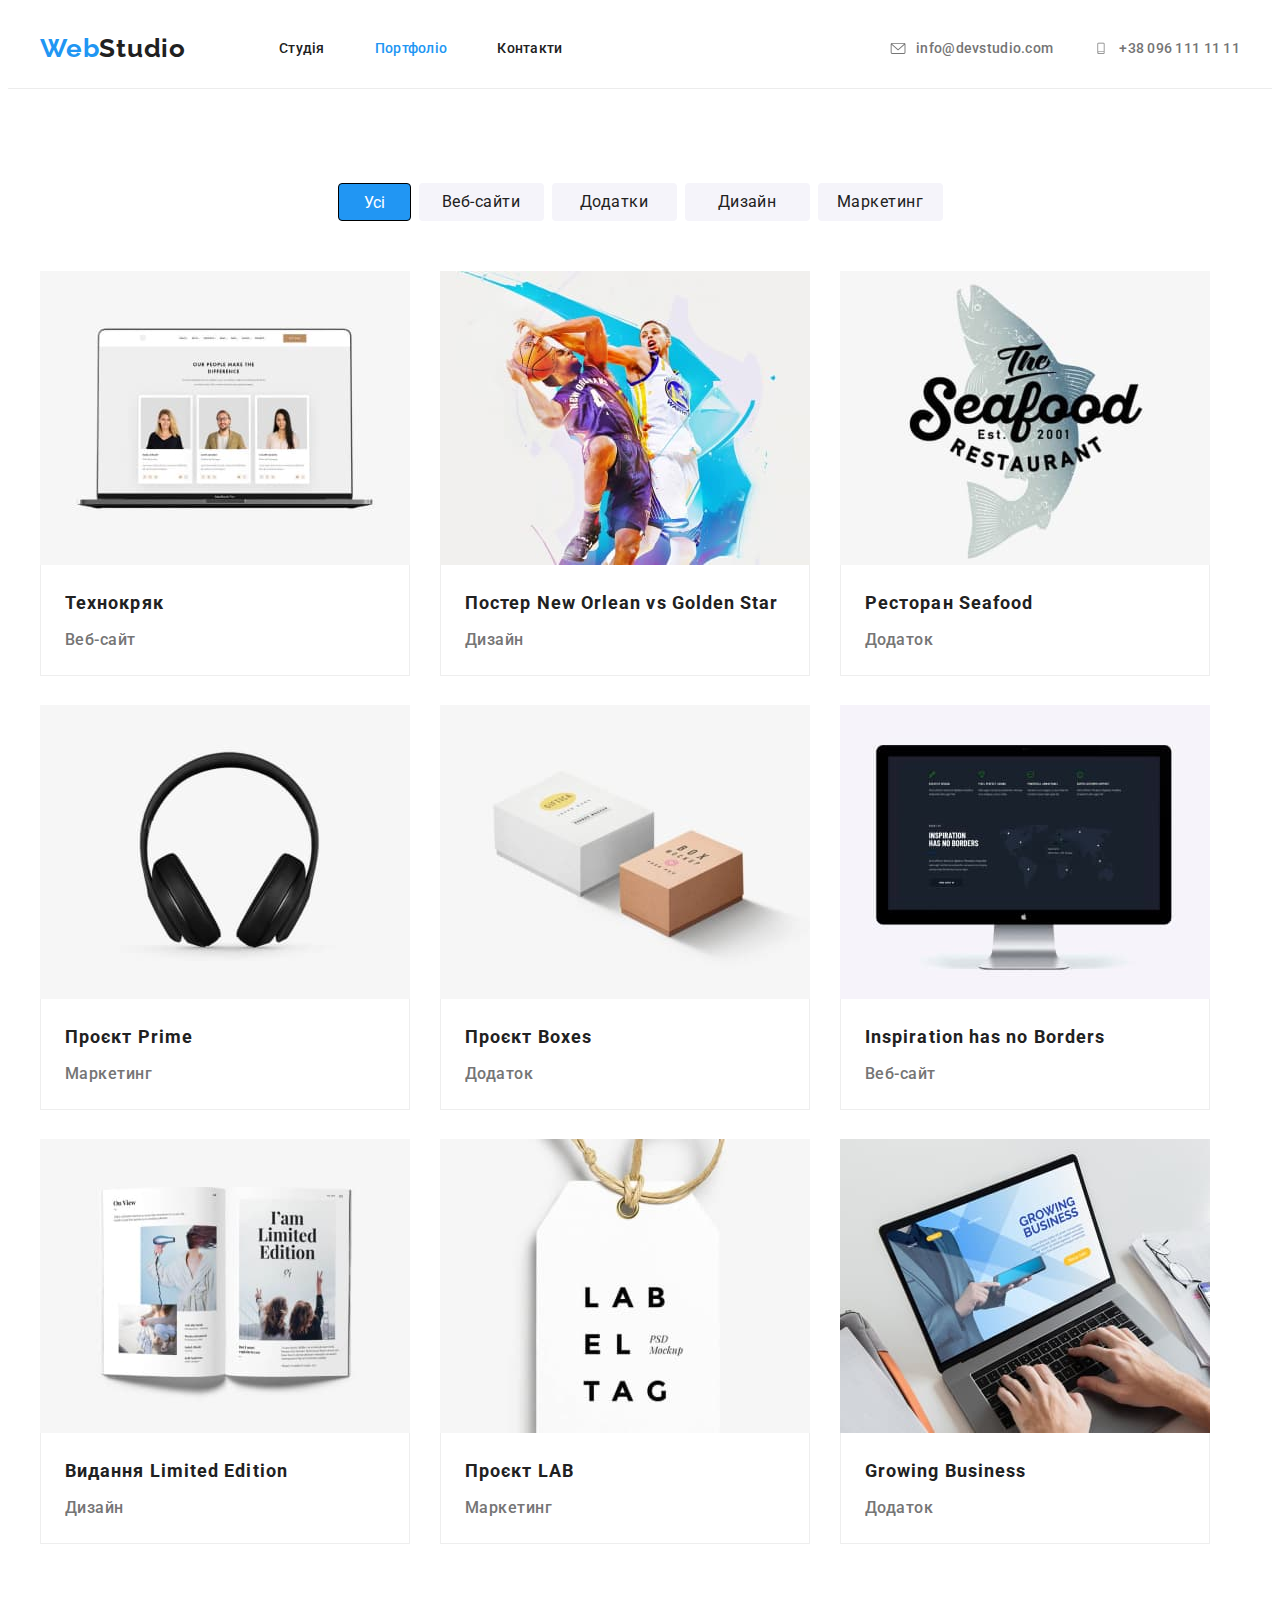
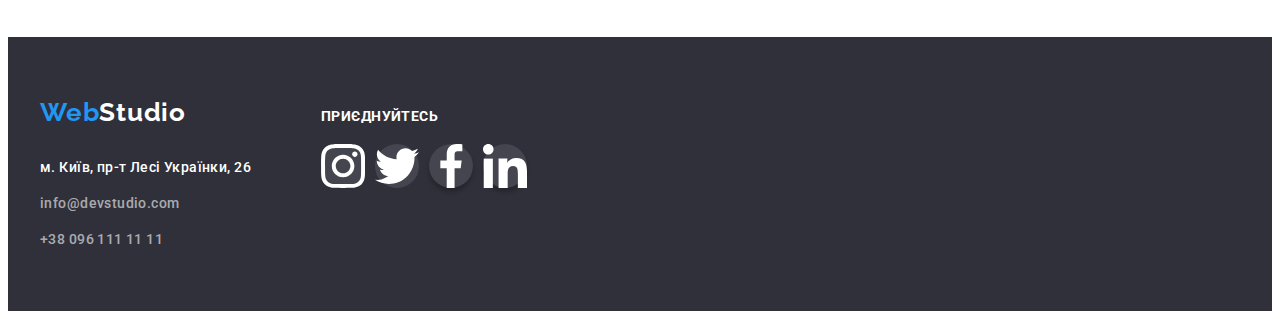
==== portfolio.html @ d5b71c0d "Initial commit" ====
<!DOCTYPE html>
<html lang="uk">
  <head>
    <meta charset="UTF-8" />
    <meta name="viewport" content="width=device-width, initial-scale=1.0" />
    <title>Document</title>
    <link rel="preconnect" href="https://fonts.googleapis.com" />
    <link rel="preconnect" href="https://fonts.gstatic.com" crossorigin />
    <link
      href="https://fonts.googleapis.com/css2?family=Roboto:wght@400;500;700;900&display=swap"
      rel="stylesheet"
    />
    <link rel="preconnect" href="https://fonts.googleapis.com" />
    <link rel="preconnect" href="https://fonts.gstatic.com" crossorigin />
    <link
      href="https://fonts.googleapis.com/css2?family=Raleway:wght@700&display=swap"
      rel="stylesheet"
    />
    <link
      rel="stylesheet"
      href="https://cdnjs.cloudflare.com/ajax/libs/modern-normalize/2.0.0/modern-normalize.min.css"
      integrity="sha512-4xo8blKMVCiXpTaLzQSLSw3KFOVPWhm/TRtuPVc4WG6kUgjH6J03IBuG7JZPkcWMxJ5huwaBpOpnwYElP/m6wg=="
      crossorigin="anonymous"
      referrerpolicy="no-referrer"
    />
    <link rel="stylesheet" href="./css/styles.css" />
  </head>
  <body>
    <header class="header header-section">
      <div class="container header-container">
        <nav class="navigation nav-container">
          <a class="logo header-logo" href="./index.html"
            >Web<span class="studio-header">Studio</span></a
          >
          <ul class="link-list page-list link-container">
            <li>
              <a class="header-link link-mode" href="./index.html">Студія</a>
            </li>
            <li>
              <a class="header-link link-mode current" href="./portfolio.html"
                >Портфоліо</a
              >
            </li>
            <li>
              <a class="header-link link-mode" href="#contacts">Контакти</a>
            </li>
          </ul>
        </nav>
        <ul class="address-container">
          <li>
            <a
              class="email link-mode icon-mode"
              href="mailto:info@devstudio.com"
            >
              <svg class="header-icon" width="16px" height="12px">
                <use href="./images/Icons/sprite.svg#envelope"></use></svg
              >info@devstudio.com</a
            >
          </li>
          <li>
            <a class="phone link-mode icon-mode" href="tel:+380961111111">
              <svg class="header-icon" width="16px" height="12px">
                <use href="./images/Icons/sprite.svg#smartphone"></use></svg
              >+38 096 111 11 11</a
            >
          </li>
        </ul>
      </div>
    </header>
    <main>
      <section class="hero-section">
        <div class="container">
          <ul class="button-list page-list btn-container">
            <li>
              <button class="item-button btn-mode current-btn" type="button">
                Усі
              </button>
            </li>
            <li>
              <button class="item-button btn-mode btn-size" type="button">
                Веб-сайти
              </button>
            </li>
            <li>
              <button class="item-button btn-mode btn-size" type="button">
                Додатки
              </button>
            </li>
            <li>
              <button class="item-button btn-mode btn-size" type="button">
                Дизайн
              </button>
            </li>
            <li>
              <button class="item-button btn-mode btn-size" type="button">
                Маркетинг
              </button>
            </li>
          </ul>
          <ul class="page-img-list image-container">
            <li class="img-about">
              <a href="" class="img-block"
                ><img
                  src="./images/portfolio/img-p1.jpg"
                  alt="Лептоп"
                  class="img-item"
                  width="370"
                  height="294"
                />
                <div class="about-photo">
                  <h3 class="title-secondary">Технокряк</h3>
                  <p class="text-secondary">Веб-сайт</p>
                </div>
              </a>
            </li>
            <li class="img-about">
              <a href="" class="img-block">
                <img
                  src="./images/portfolio/img-p2.jpg"
                  alt="Гравці НБА"
                  class="img-item"
                  width="370"
                  height="294"
                />
                <div class="about-photo">
                  <h3 class="title-secondary">
                    Постер New Orlean vs Golden Star
                  </h3>
                  <p class="text-secondary">Дизайн</p>
                </div>
              </a>
            </li>
            <li class="img-about">
              <a href="" class="img-block">
                <img
                  src="./images/portfolio/img-p3.jpg"
                  alt="Лого ресторану морепродуктів"
                  class="img-item"
                  width="370"
                  height="294"
                />
                <div class="about-photo">
                  <h3 class="title-secondary">Ресторан Seafood</h3>
                  <p class="text-secondary">Додаток</p>
                </div>
              </a>
            </li>
            <li class="img-about">
              <a href="" class="img-block">
                <img
                  src="./images/portfolio/img-p4.jpg"
                  alt="Навушники"
                  class="img-item"
                  width="370"
                  height="294"
                />
                <div class="about-photo">
                  <h3 class="title-secondary">Проєкт Prime</h3>
                  <p class="text-secondary">Маркетинг</p>
                </div>
              </a>
            </li>
            <li class="img-about">
              <a href="" class="img-block">
                <img
                  src="./images/portfolio/img-p5.jpg"
                  alt="Дві коробки"
                  class="img-item"
                  width="370"
                  height="294"
                />
                <div class="about-photo">
                  <h3 class="title-secondary">Проєкт Boxes</h3>
                  <p class="text-secondary">Додаток</p>
                </div>
              </a>
            </li>
            <li class="img-about">
              <a href="" class="img-block">
                <img
                  src="./images/portfolio/img-p6.jpg"
                  alt="Монітор компьютера"
                  class="img-item"
                  width="370"
                  height="294"
                />
                <div class="about-photo">
                  <h3 class="title-secondary">Inspiration has no Borders</h3>
                  <p class="text-secondary">Веб-сайт</p>
                </div>
              </a>
            </li>
            <li class="img-about">
              <a href="" class="img-block">
                <img
                  src="./images/portfolio/img-p7.jpg"
                  alt="Відкрита книга"
                  class="img-item"
                  width="370"
                  height="294"
                />
                <div class="about-photo">
                  <h3 class="title-secondary">Видання Limited Edition</h3>
                  <p class="text-secondary">Дизайн</p>
                </div>
              </a>
            </li>
            <li class="img-about">
              <a href="" class="img-block">
                <img
                  src="./images/portfolio/img-p8.jpg"
                  alt="Бірка"
                  class="img-item"
                  width="370"
                  height="294"
                />
                <div class="about-photo">
                  <h3 class="title-secondary">Проєкт LAB</h3>
                  <p class="text-secondary">Маркетинг</p>
                </div>
              </a>
            </li>
            <li class="img-about">
              <a href="" class="img-block">
                <img
                  src="./images/portfolio/img-p9.jpg"
                  alt="Людина друкує на ноутбуці"
                  class="img-item"
                  width="370"
                  height="294"
                />
                <div class="about-photo">
                  <h3 class="title-secondary">Growing Business</h3>
                  <p class="text-secondary">Додаток</p>
                </div>
              </a>
            </li>
          </ul>
        </div>
      </section>
    </main>
    <footer class="footer">
      <div class="container footer-container">
        <div class="footer-left">
          <a class="logo footer-logo" href=""
            >Web<span class="studio-footer">Studio</span></a
          >
          <address class="contacts-address" id="contacts">
            <p class="address-text">м. Київ, пр-т Лесі Українки, 26</p>
            <ul class="footer-address-list">
              <li class="email-item">
                <a
                  class="footer-email link-mode"
                  href="mailto:info@devstudio.com"
                  >info@devstudio.com</a
                >
              </li>
              <li class="footer-item">
                <a href="tel:+380961111111" class="footer-phone link-mode"
                  >+38 096 111 11 11</a
                >
              </li>
            </ul>
          </address>
        </div>
        <div class="footer-right">
          <h3 class="text-bottom">Приєднуйтесь</h3>
          <ul class="footer-icons">
            <li class="social-item">
              <a
                class="social-link-footer footer-icon-box"
                href=""
                target="_blank"
                rel="noopener noreferrer"
                aria-label="instagram"
              >
                <svg class="social-icon" width="44" height="44">
                  <use href="./images/Icons/sprite.svg#instagram"></use>
                </svg>
              </a>
            </li>
            <li class="social-item">
              <a
                class="social-link-footer footer-icon-box"
                href=""
                target="_blank"
                rel="noopener noreferrer"
                aria-label="twitter"
              >
                <svg class="social-icon" width="44" height="44">
                  <use href="./images/Icons/sprite.svg#twitter"></use>
                </svg>
              </a>
            </li>
            <li class="social-item">
              <a
                class="social-link-footer footer-icon-box"
                href=""
                target="_blank"
                rel="noopener noreferrer"
                aria-label="facebook"
              >
                <svg class="social-icon" width="44" height="44">
                  <use href="./images/Icons/sprite.svg#facebook"></use>
                </svg>
              </a>
            </li>
            <li class="social-item">
              <a
                class="social-link-footer footer-icon-box"
                href=""
                target="_blank"
                rel="noopener noreferrer"
                aria-label="Linkedin"
              >
                <svg class="social-icon" width="44" height="44">
                  <use href="./images/Icons/sprite.svg#linkedin"></use>
                </svg>
              </a>
            </li>
          </ul>
        </div>
      </div>
    </footer>
  </body>
</html>
---- css/styles.css ----
:root {
  --main-font: 'Roboto', sans-serif;
  --secondary-font: 'Raleway', sans-serif;
  --main-text-color: #212121;
  --accent-color: #2196f3;
  --secondary-color: #fff;
  --team-font: #757575;
}

body {
  font-family: var(--main-font);
  font-weight: 500;
  font-size: 14px;
  letter-spacing: 0.02em;
  color: var(--main-text-color);
}

p,
h1,
h2,
h3,
h4,
h5,
h6 {
  margin: 0;
}

ul,
ol {
  margin: 0;
  padding: 0;
}

.container {
  width: 1200px;
  margin-left: auto;
  margin-right: auto;
  padding-left: 15px;
  padding-right: 15px;
}

/**---------- Header ----------**/

.logo {
  font-family: var(--secondary-font);
  font-weight: 700;
  font-size: 26px;
  letter-spacing: 0.03em;
  color: var(--accent-color);
  text-decoration: none;
}

.studio-header {
  color: var(--main-text-color);
}

.page-list,
.social-item {
  list-style-type: none;
}

.header-link {
  font-family: inherit;
  color: currentColor;
  text-decoration: none;
  padding-top: 32px;
  padding-bottom: 32px;
  display: block;
}

.link-mode:hover,
.link-mode:focus {
  color: var(--accent-color);
  fill: var(--accent-color);
}

.current {
  color: var(--accent-color);
}

.email,
.phone {
  font-family: inherit;
  font-weight: 500;
  letter-spacing: 0.02em;
  color: var(--team-font);
  text-decoration: none;
}
.header-icon {
  margin-right: 10px;
}
.icon-mode {
  display: flex;
  align-items: center;
  fill: #757575;
}
.icon-mode:hover,
.icon-mode:focus {
  fill: var(--accent-color);
}
/**---------- header-container ----------**/

.header {
  border-bottom: 1px solid #ececec;
}
.header-container {
  display: flex;
}
.nav-container {
  display: flex;
  align-items: center;
}
.link-container {
  display: flex;
  gap: 50px;
}
.address-container {
  display: flex;
  align-items: center;
  margin-left: auto;
  gap: 40px;
  list-style: none;
}
.header-logo {
  margin-right: 93px;
}

/**---------- Main ----------**/
.main-section {
  background-image: linear-gradient(
      to bottom,
      rgba(47, 48, 58, 0.4),
      rgba(47, 48, 58, 0.4)
    ),
    url(../images/Index/Imgbackground.jpg);
  background-repeat: no-repeat;
  background-size: cover;
  background-position: center;
  margin-left: auto;
  margin-right: auto;
  /*background-color: #2f303a;*/
  padding-top: 195px;
  padding-bottom: 200px;
  max-width: 1600px;
}
.hero-section {
  padding-top: 94px;
  padding-bottom: 94px;
}
.main-section {
  text-align: center;
}

.item-button {
  font-family: inherit;
  font-size: 16px;
  line-height: 1.625;
  letter-spacing: 0.03em;
  color: currentColor;
  cursor: pointer;
  border: none;
}

.btn-size {
  border-radius: 4px;
  width: 125px;
  height: 38px;
  background: #f5f4fa;
}
.current-btn {
  color: var(--secondary-color);
  background-color: var(--accent-color);
  border: 1px solid #000;
  border-radius: 4px;
  padding: 6px 25px;
  width: 73px;
  height: 38px;
}

.btn-container {
  display: flex;
  align-items: center;
  gap: 8px;
  justify-content: center;
  margin-bottom: 50px;
}

.main-text {
  font-family: 'Roboto', sans-serif;
  font-weight: 900;
  font-size: 44px;
  line-height: 1.36364;
  letter-spacing: 0.06em;
  text-transform: uppercase;
  color: var(--secondary-color);
}
.main-text-size {
  margin-bottom: 33px;
  width: 696px;
  margin-left: auto;
  margin-right: auto;
}

.main-button {
  box-shadow: 0 4px 4px 0 rgba(0, 0, 0, 0.15);
  background: var(--accent-color);
  font-family: inherit;
  font-weight: 700;
  font-size: 16px;
  line-height: 1.875;
  letter-spacing: 0.06em;
  color: var(--secondary-color);
  cursor: pointer;
}

.hero-button {
  width: 200px;
  height: 50px;
  border-radius: 4px;
  display: inline-block;
}

.container-wrap {
  padding-top: 94px;
  padding-bottom: 94px;
}
.btn-mode:hover,
.btn-mode:focus {
  color: var(--secondary-color);
  background-color: var(--accent-color);
  box-shadow: 0 2px 2px 0 rgba(0, 0, 0, 0.12), 0 1px 2px 0 rgba(0, 0, 0, 0.08),
    0 3px 1px 0 rgba(0, 0, 0, 0.1);
}

.text-subtitle {
  font-family: inherit;
  font-weight: 700;
  font-size: 14px;
  letter-spacing: 0.03em;
  text-transform: uppercase;
  color: currentColor;
  margin-bottom: 10px;
}

.text-undertitle {
  font-family: inherit;
  font-size: 14px;
  line-height: 1.71429;
  letter-spacing: 0.03em;
  color: var(--team-font);
}
.main-icon {
  display: flex;
  list-style: none;
  gap: 30px;
  margin-bottom: 30px;
}
.main-icon-list {
  border-radius: 4px;
  width: 270px;
  height: 120px;
  background: #f5f4fa;
  display: flex;
  align-items: center;
  justify-content: center;
}

.text-container {
  gap: 30px;
  display: flex;
}

.about-container {
  padding-bottom: 94px;
}
.about-text {
  width: 270px;
}

.img-wrap {
  display: flex;
  gap: 30px;
}
.about-img {
  display: block;
}

.team-wrap {
  display: flex;
  gap: 30px;
  border-radius: 0 0 4px 4px;
}

.member-card {
  box-shadow: 0 2px 1px 0 rgba(0, 0, 0, 0.2), 0 1px 1px 0 rgba(0, 0, 0, 0.14),
    0 1px 3px 0 rgba(0, 0, 0, 0.12);
  background: #fff;
}
.team-section {
  background: #f5f4fa;
  padding-bottom: 94px;
  padding-top: 94px;
}

.text {
  font-family: inherit;
  font-weight: 700;
  font-size: 36px;
  text-align: center;
  letter-spacing: 0.03em;
  color: currentColor;
  margin-bottom: 50px;
}

.title-secondary {
  font-family: inherit;
  font-weight: 700;
  font-size: 18px;
  line-height: 2;
  letter-spacing: 0.06em;
  color: var(--main-text-color);
  margin-bottom: 4px;
}

.text-secondary {
  font-family: inherit;
  font-size: 16px;
  line-height: 1.875;
  letter-spacing: 0.03em;
  color: var(--team-font);
}
.image-container {
  display: flex;
  flex-wrap: wrap;
  gap: 30px;
}
.page-img-list a {
  text-decoration: none;
}
.page-img-list {
  list-style-type: none;
}
.img-about {
  width: 370px;
  height: 404px;
}
.img-block:hover,
.img-block:focus {
  box-shadow: 1px 4px 6px 0 rgba(0, 0, 0, 0.16), 0 4px 4px 0 rgba(0, 0, 0, 0.06),
    0 1px 1px 0 rgba(0, 0, 0, 0.12);
}
.img-item {
  display: block;
}
.img-block {
  display: block;
}

.member-img {
  display: block;
}
.team-title {
  font-family: inherit;
  font-weight: 500;
  font-size: 16px;
  text-align: center;
  letter-spacing: 0.03em;
  color: currentColor;
  text-align: center;
  margin-bottom: 10px;
}

.team-text {
  font-family: inherit;
  font-size: 16px;
  text-align: center;
  letter-spacing: 0.03em;
  color: var(--team-font);
  text-align: center;
  margin-bottom: 16px;
}

.about-member {
  padding-top: 30px;
  padding-bottom: 30px;
}
.about-photo {
  border-left: 1px solid #eee;
  border-right: 1px solid #eee;
  border-bottom: 1px solid #eee;
  border-top: none;
  padding: 20px 24px;
}

.social-list {
  display: flex;
  justify-content: center;
  align-items: center;
}
.social-link {
  display: flex;
  align-items: center;
  justify-content: center;
  border-radius: 50%;
  width: 44px;
  height: 44px;
  fill: #afb1b8;
}

.social-link:hover,
.social-link:focus {
  background-color: var(--accent-color);
}

.social-link:hover .social-icon,
.social-link:focus .social-icon {
  fill: var(--secondary-color);
}

.social-item:not(:last-child) {
  margin-right: 10px;
}
/**-- Clients --**/
.clients-list {
  padding-top: 94px;
  padding-bottom: 94px;
}
.clients-about {
  list-style: none;
  display: flex;
  align-items: center;
  justify-content: center;
  gap: 30px;
}
.clients-link {
  display: flex;
  align-items: center;
  justify-content: center;
  border: 1px solid #afb1b8;
  border-radius: 4px;
  width: 170px;
  height: 92px;
}
.item-icon {
  fill: #afb1b8;
}
.clients-link:hover .item-icon,
.clients-link:focus .item-icon {
  fill: var(--accent-color);
}
.clients-link:hover {
  border-color: var(--accent-color);
}
/**---------- Footer ----------**/

.footer {
  background-color: #2f303a;
  padding-top: 60px;
  padding-bottom: 60px;
}
.footer-address-list {
  list-style: none;
}

.footer-logo {
  margin-bottom: 28px;
  display: inline-block;
}
.address-text {
  margin-bottom: 12px;
}

.address-text {
  font-family: var(--main-font);
  font-size: 14px;
  line-height: 1.71429;
  letter-spacing: 0.03em;
  color: var(--secondary-color);
  font-style: normal;
}

.studio-footer {
  color: var(--secondary-color);
  text-decoration: none;
}

.footer-email,
.footer-phone {
  font-family: var(--main-font);
  line-height: 1.71429;
  letter-spacing: 0.03em;
  color: rgba(255, 255, 255, 0.6);
  text-decoration: none;
  font-style: normal;
}

.email-item {
  margin-bottom: 12px;
}
.text-bottom {
  font-family: 'Roboto', sans-serif;
  font-weight: 700;
  font-size: 14px;
  letter-spacing: 0.03em;
  text-transform: uppercase;
  color: #fff;
  margin-bottom: 20px;
}

.footer-container {
  display: flex;
  align-items: baseline;
}
.footer-left {
  margin-right: 70px;
}

.footer-icons {
  display: flex;
  align-items: center;
  justify-content: center;
}
.social-link-footer {
  display: flex;
  align-items: center;
  justify-content: center;
  border-radius: 50%;
  width: 44px;
  height: 44px;
  fill: var(--secondary-color);
}
.social-link-footer:hover,
.social-link-footer:focus {
  background-color: var(--accent-color);
}
.footer-icon-box {
  background-color: rgba(255, 255, 255, 0.1);
}
.social-item:nth-last-child(-n + 2) .footer-icon-box {
  box-shadow: 0 4px 4px 0 rgba(0, 0, 0, 0.25);
}
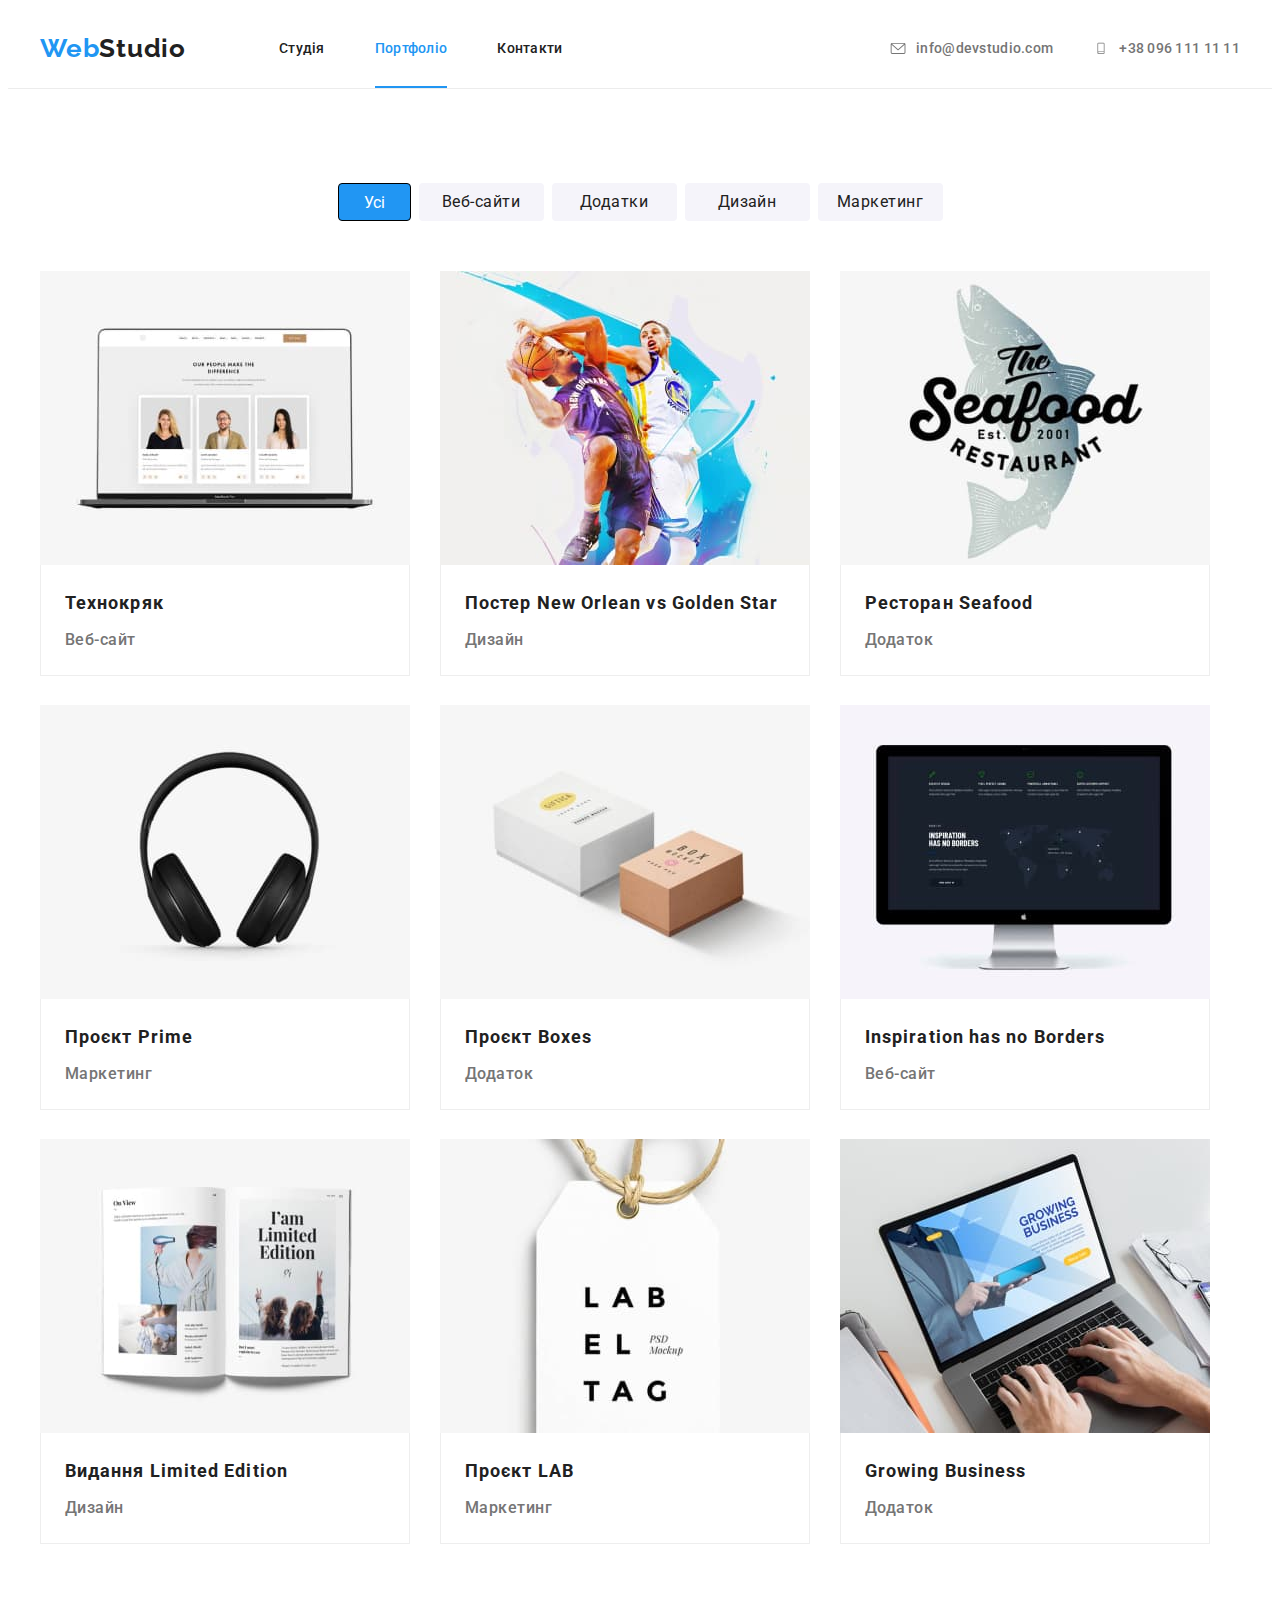
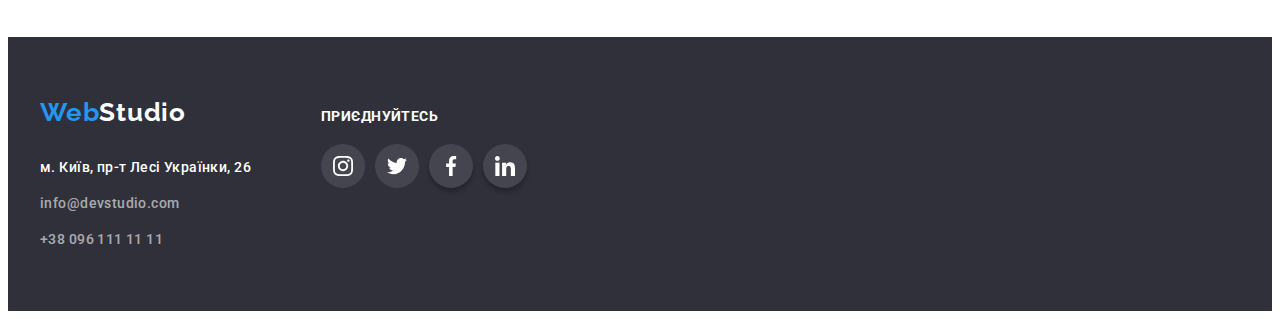
==== commit 6814ea1d: "09/16" ====
--- a/portfolio.html
+++ b/portfolio.html
@@ -99,14 +99,21 @@
           </ul>
           <ul class="page-img-list image-container">
             <li class="img-about">
-              <a href="" class="img-block"
-                ><img
-                  src="./images/portfolio/img-p1.jpg"
-                  alt="Лептоп"
-                  class="img-item"
-                  width="370"
-                  height="294"
-                />
+              <a href="" class="img-block">
+                <div class="overlay-wrap">
+                  <img
+                    src="./images/portfolio/img-p1.jpg"
+                    alt="Лептоп"
+                    class="img-item"
+                    width="370"
+                    height="294"
+                  />
+                  <p class="overlay-text">
+                    Ресурс пропонує комплексні пропозиції з різним рівнем
+                    функціоналу та сервісів. Все це дозволить відвідувачу
+                    отримати вичерпні відомості про компанію чи приватну особу.
+                  </p>
+                </div>
                 <div class="about-photo">
                   <h3 class="title-secondary">Технокряк</h3>
                   <p class="text-secondary">Веб-сайт</p>
@@ -115,13 +122,20 @@
             </li>
             <li class="img-about">
               <a href="" class="img-block">
-                <img
-                  src="./images/portfolio/img-p2.jpg"
-                  alt="Гравці НБА"
-                  class="img-item"
-                  width="370"
-                  height="294"
-                />
+                <div class="overlay-wrap">
+                  <img
+                    src="./images/portfolio/img-p2.jpg"
+                    alt="Гравці НБА"
+                    class="img-item"
+                    width="370"
+                    height="294"
+                  />
+                  <p class="overlay-text">
+                    Ресурс пропонує комплексні пропозиції з різним рівнем
+                    функціоналу та сервісів. Все це дозволить відвідувачу
+                    отримати вичерпні відомості про компанію чи приватну особу.
+                  </p>
+                </div>
                 <div class="about-photo">
                   <h3 class="title-secondary">
                     Постер New Orlean vs Golden Star
@@ -132,13 +146,20 @@
             </li>
             <li class="img-about">
               <a href="" class="img-block">
-                <img
-                  src="./images/portfolio/img-p3.jpg"
-                  alt="Лого ресторану морепродуктів"
-                  class="img-item"
-                  width="370"
-                  height="294"
-                />
+                <div class="overlay-wrap">
+                  <img
+                    src="./images/portfolio/img-p3.jpg"
+                    alt="Лого ресторану морепродуктів"
+                    class="img-item"
+                    width="370"
+                    height="294"
+                  />
+                  <p class="overlay-text">
+                    Ресурс пропонує комплексні пропозиції з різним рівнем
+                    функціоналу та сервісів. Все це дозволить відвідувачу
+                    отримати вичерпні відомості про компанію чи приватну особу.
+                  </p>
+                </div>
                 <div class="about-photo">
                   <h3 class="title-secondary">Ресторан Seafood</h3>
                   <p class="text-secondary">Додаток</p>
@@ -147,13 +168,20 @@
             </li>
             <li class="img-about">
               <a href="" class="img-block">
-                <img
-                  src="./images/portfolio/img-p4.jpg"
-                  alt="Навушники"
-                  class="img-item"
-                  width="370"
-                  height="294"
-                />
+                <div class="overlay-wrap">
+                  <img
+                    src="./images/portfolio/img-p4.jpg"
+                    alt="Навушники"
+                    class="img-item"
+                    width="370"
+                    height="294"
+                  />
+                  <p class="overlay-text">
+                    Ресурс пропонує комплексні пропозиції з різним рівнем
+                    функціоналу та сервісів. Все це дозволить відвідувачу
+                    отримати вичерпні відомості про компанію чи приватну особу.
+                  </p>
+                </div>
                 <div class="about-photo">
                   <h3 class="title-secondary">Проєкт Prime</h3>
                   <p class="text-secondary">Маркетинг</p>
@@ -162,6 +190,7 @@
             </li>
             <li class="img-about">
               <a href="" class="img-block">
+                <div class="overlay-wrap">
                 <img
                   src="./images/portfolio/img-p5.jpg"
                   alt="Дві коробки"
@@ -169,6 +198,12 @@
                   width="370"
                   height="294"
                 />
+                <p class="overlay-text">
+                    Ресурс пропонує комплексні пропозиції з різним рівнем
+                    функціоналу та сервісів. Все це дозволить відвідувачу
+                    отримати вичерпні відомості про компанію чи приватну особу.
+                  </p>
+                </div>
                 <div class="about-photo">
                   <h3 class="title-secondary">Проєкт Boxes</h3>
                   <p class="text-secondary">Додаток</p>
@@ -177,6 +212,7 @@
             </li>
             <li class="img-about">
               <a href="" class="img-block">
+                 <div class="overlay-wrap">
                 <img
                   src="./images/portfolio/img-p6.jpg"
                   alt="Монітор компьютера"
@@ -184,6 +220,12 @@
                   width="370"
                   height="294"
                 />
+                <p class="overlay-text">
+                    Ресурс пропонує комплексні пропозиції з різним рівнем
+                    функціоналу та сервісів. Все це дозволить відвідувачу
+                    отримати вичерпні відомості про компанію чи приватну особу.
+                  </p>
+                </div>
                 <div class="about-photo">
                   <h3 class="title-secondary">Inspiration has no Borders</h3>
                   <p class="text-secondary">Веб-сайт</p>
@@ -192,6 +234,7 @@
             </li>
             <li class="img-about">
               <a href="" class="img-block">
+                <div class="overlay-wrap">
                 <img
                   src="./images/portfolio/img-p7.jpg"
                   alt="Відкрита книга"
@@ -199,6 +242,12 @@
                   width="370"
                   height="294"
                 />
+                <p class="overlay-text">
+                    Ресурс пропонує комплексні пропозиції з різним рівнем
+                    функціоналу та сервісів. Все це дозволить відвідувачу
+                    отримати вичерпні відомості про компанію чи приватну особу.
+                  </p>
+                </div>
                 <div class="about-photo">
                   <h3 class="title-secondary">Видання Limited Edition</h3>
                   <p class="text-secondary">Дизайн</p>
@@ -207,6 +256,7 @@
             </li>
             <li class="img-about">
               <a href="" class="img-block">
+                <div class="overlay-wrap">
                 <img
                   src="./images/portfolio/img-p8.jpg"
                   alt="Бірка"
@@ -214,6 +264,12 @@
                   width="370"
                   height="294"
                 />
+                <p class="overlay-text">
+                    Ресурс пропонує комплексні пропозиції з різним рівнем
+                    функціоналу та сервісів. Все це дозволить відвідувачу
+                    отримати вичерпні відомості про компанію чи приватну особу.
+                  </p>
+                </div>
                 <div class="about-photo">
                   <h3 class="title-secondary">Проєкт LAB</h3>
                   <p class="text-secondary">Маркетинг</p>
@@ -222,6 +278,7 @@
             </li>
             <li class="img-about">
               <a href="" class="img-block">
+                <div class="overlay-wrap">
                 <img
                   src="./images/portfolio/img-p9.jpg"
                   alt="Людина друкує на ноутбуці"
@@ -229,6 +286,12 @@
                   width="370"
                   height="294"
                 />
+                <p class="overlay-text">
+                    Ресурс пропонує комплексні пропозиції з різним рівнем
+                    функціоналу та сервісів. Все це дозволить відвідувачу
+                    отримати вичерпні відомості про компанію чи приватну особу.
+                  </p>
+                </div>
                 <div class="about-photo">
                   <h3 class="title-secondary">Growing Business</h3>
                   <p class="text-secondary">Додаток</p>
@@ -274,7 +337,7 @@
                 rel="noopener noreferrer"
                 aria-label="instagram"
               >
-                <svg class="social-icon" width="44" height="44">
+                <svg class="social-icon" width="20" height="20">
                   <use href="./images/Icons/sprite.svg#instagram"></use>
                 </svg>
               </a>
@@ -287,7 +350,7 @@
                 rel="noopener noreferrer"
                 aria-label="twitter"
               >
-                <svg class="social-icon" width="44" height="44">
+                <svg class="social-icon" width="20" height="20">
                   <use href="./images/Icons/sprite.svg#twitter"></use>
                 </svg>
               </a>
@@ -300,7 +363,7 @@
                 rel="noopener noreferrer"
                 aria-label="facebook"
               >
-                <svg class="social-icon" width="44" height="44">
+                <svg class="social-icon" width="20" height="20">
                   <use href="./images/Icons/sprite.svg#facebook"></use>
                 </svg>
               </a>
@@ -313,7 +376,7 @@
                 rel="noopener noreferrer"
                 aria-label="Linkedin"
               >
-                <svg class="social-icon" width="44" height="44">
+                <svg class="social-icon" width="20" height="20">
                   <use href="./images/Icons/sprite.svg#linkedin"></use>
                 </svg>
               </a>
--- a/css/styles.css
+++ b/css/styles.css
@@ -93,6 +93,7 @@
   display: flex;
   align-items: center;
   fill: #757575;
+  transition: color 250ms cubic-bezier(0.4, 0, 0.2, 1);
 }
 .icon-mode:hover,
 .icon-mode:focus {
@@ -123,6 +124,63 @@
 }
 .header-logo {
   margin-right: 93px;
+}
+.current {
+  position: relative;
+}
+.current::after {
+  position: absolute;
+  content: '';
+  display: block;
+  bottom: 0;
+  left: 0;
+  width: 100%;
+  height: 2px;
+  background-color: var(--accent-color);
+}
+/**----------Modal Form------*/
+.backdrop {
+  position: fixed;
+  top: 0;
+  left: 0;
+  width: 100%;
+  height: 100%;
+  box-shadow: 0 4px 4px 0 rgba(0, 0, 0, 0.25);
+  background: rgba(0, 0, 0, 0.2);
+}
+
+.backdrop.is-hidden {
+  opacity: 0;
+  visibility: hidden;
+  pointer-events: none;
+}
+
+.modal-wrapper {
+  position: absolute;
+  top: 50%;
+  left: 50%;
+  transform: translate(-50%, -50%);
+  border-radius: 4px;
+  width: 528px;
+  height: 581px;
+  background-color: var(--secondary-color);
+  box-shadow: 0 2px 1px 0 rgba(0, 0, 0, 0.2), 0 1px 1px 0 rgba(0, 0, 0, 0.14),
+    0 1px 3px 0 rgba(0, 0, 0, 0.12);
+}
+.modal-btn {
+  position: absolute;
+  top: 8px;
+  right: 8px;
+  cursor: pointer;
+  width: 30px;
+  height: 30px;
+  display: flex;
+  align-items: center;
+  justify-content: center;
+  padding: 0;
+  border-radius: 50%;
+  border: 1px solid rgb(206, 206, 206, 100%);
+  background-color: transparent;
 }
 
 /**---------- Main ----------**/
@@ -138,7 +196,6 @@
   background-position: center;
   margin-left: auto;
   margin-right: auto;
-  /*background-color: #2f303a;*/
   padding-top: 195px;
   padding-bottom: 200px;
   max-width: 1600px;
@@ -224,6 +281,11 @@
   padding-top: 94px;
   padding-bottom: 94px;
 }
+
+.btn-mode {
+  transition: color 250ms cubic-bezier(0.4, 0, 0.2, 1);
+}
+
 .btn-mode:hover,
 .btn-mode:focus {
   color: var(--secondary-color);
@@ -273,6 +335,41 @@
 .about-container {
   padding-bottom: 94px;
 }
+
+.gallery {
+  position: relative;
+}
+
+.gallery-text::after {
+  position: absolute;
+  content: '';
+  width: 100%;
+  height: 70px;
+  bottom: 0;
+  left: 0;
+  background: rgba(47, 48, 58, 0.8);
+  z-index: -1;
+}
+
+.gallery-text {
+  position: absolute;
+  bottom: 0;
+  left: 0;
+  width: 100%;
+  height: 70px;
+  font-family: 'Roboto', sans-serif;
+  font-weight: 700;
+  font-size: 14px;
+  letter-spacing: 0.03em;
+  text-transform: uppercase;
+  text-align: center;
+  color: var(--secondary-color);
+  z-index: 1;
+  display: flex;
+  align-items: center;
+  justify-content: center;
+}
+
 .about-text {
   width: 270px;
 }
@@ -344,6 +441,10 @@
   width: 370px;
   height: 404px;
 }
+.img-block {
+  transition: color 250ms cubic-bezier(0.4, 0, 0.2, 1);
+}
+
 .img-block:hover,
 .img-block:focus {
   box-shadow: 1px 4px 6px 0 rgba(0, 0, 0, 0.16), 0 4px 4px 0 rgba(0, 0, 0, 0.06),
@@ -355,7 +456,28 @@
 .img-block {
   display: block;
 }
-
+.overlay-wrap {
+  position: relative;
+  overflow: hidden;
+}
+.overlay-text {
+  position: absolute;
+  top: 0;
+  font-family: var(--main-font);
+  font-size: 18px;
+  line-height: 1.55556;
+  letter-spacing: 0.03em;
+  color: var(--secondary-color);
+  background: rgba(33, 150, 243, 0.9);
+  height: 100%;
+  transform: translateY(100%);
+  transition: transform 250ms cubic-bezier(0.4, 0, 0.2, 1);
+  padding: 63px 24px;
+}
+
+.img-block:hover .overlay-text {
+  transform: translateY(0);
+}
 .member-img {
   display: block;
 }
@@ -405,6 +527,7 @@
   width: 44px;
   height: 44px;
   fill: #afb1b8;
+  transition: color 250ms cubic-bezier(0.4, 0, 0.2, 1);
 }
 
 .social-link:hover,
@@ -440,6 +563,7 @@
   border-radius: 4px;
   width: 170px;
   height: 92px;
+  transition: color 250ms cubic-bezier(0.4, 0, 0.2, 1);
 }
 .item-icon {
   fill: #afb1b8;
@@ -528,6 +652,7 @@
   width: 44px;
   height: 44px;
   fill: var(--secondary-color);
+  transition: color 250ms cubic-bezier(0.4, 0, 0.2, 1);
 }
 .social-link-footer:hover,
 .social-link-footer:focus {
